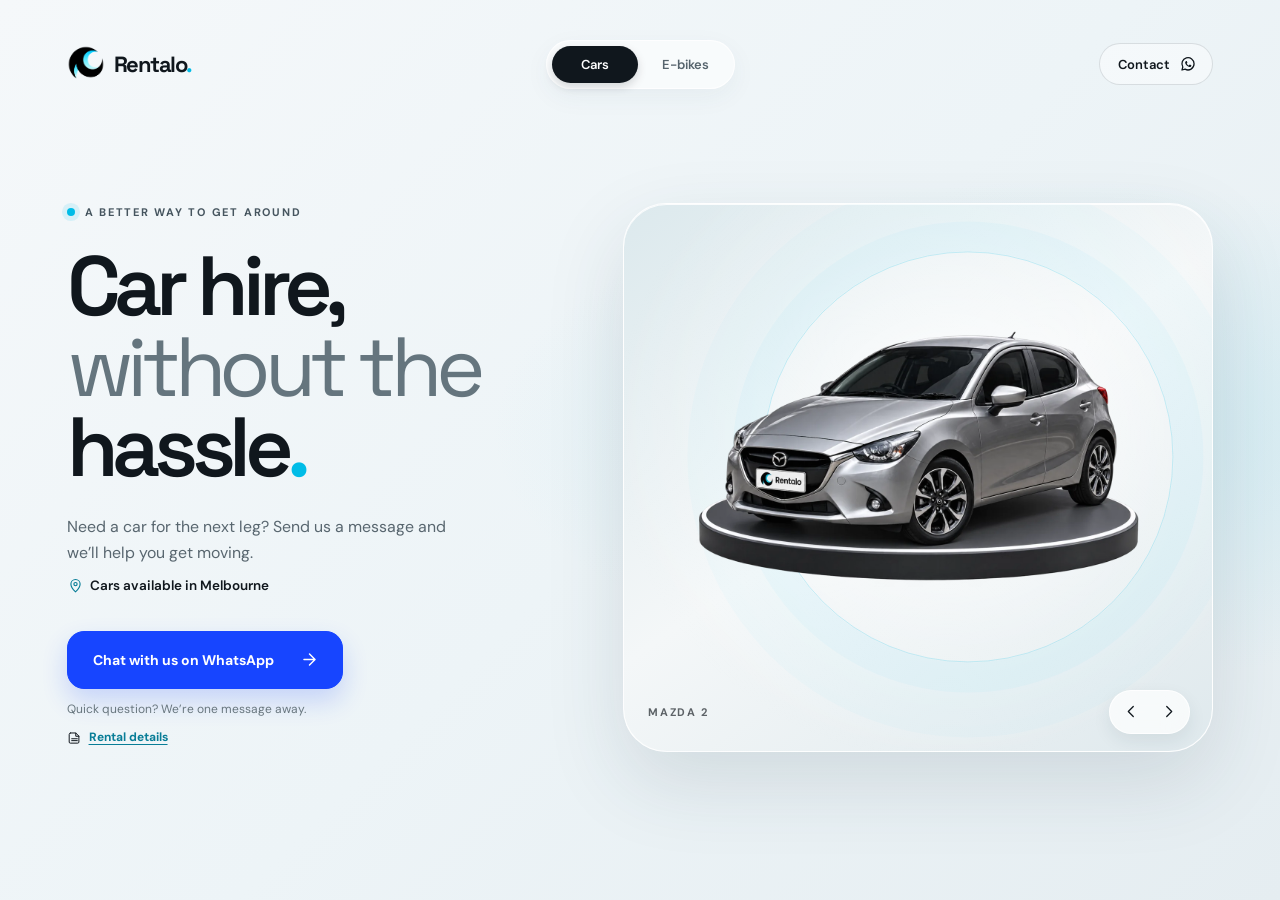
==== index.html @ 45a4a7ac "Publish Rentalo website Cars (Melbourne) and e-bikes (Melbourne & Adelaide) pages, WebP photos, What" ====
<!doctype html>
<html lang="en">
  <head>
    <meta charset="UTF-8" />
    <meta name="viewport" content="width=device-width, initial-scale=1" />
    <meta name="theme-color" content="#edf4f7" />
    <meta name="description" content="Monthly car hire in Melbourne with insurance, registration and servicing included. Message Rentalo on WhatsApp for price and availability." />
    <title>Car Hire in Melbourne — Rentalo</title>
    <meta property="og:type" content="website" />
    <meta property="og:site_name" content="Rentalo" />
    <meta property="og:locale" content="en_AU" />
    <meta property="og:title" content="Car Hire in Melbourne — Rentalo" />
    <meta property="og:description" content="Monthly car hire in Melbourne with insurance, registration and servicing included. Message Rentalo on WhatsApp for price and availability." />
    <meta property="og:url" content="https://neozs.github.io/rentalo-website/" />
    <meta property="og:image" content="https://neozs.github.io/rentalo-website/og-image.jpg" />
    <meta property="og:image:width" content="1200" />
    <meta property="og:image:height" content="630" />
    <meta property="og:image:alt" content="Rentalo car and e-bike hire in Melbourne and Adelaide" />
    <meta name="twitter:card" content="summary_large_image" />
    <link rel="canonical" href="https://neozs.github.io/rentalo-website/" />
    <link rel="icon" href="RentalogoCircleWhiteBG.ico" type="image/x-icon" />
    <link rel="preconnect" href="https://fonts.googleapis.com" />
    <link rel="preconnect" href="https://fonts.gstatic.com" crossorigin />
    <link rel="stylesheet" href="https://fonts.googleapis.com/css2?family=DM+Sans:wght@400;500;600;700&family=Space+Grotesk:wght@400;500;600;700&display=swap" />
    <link rel="stylesheet" href="styles.css?v=10" />
    <script type="application/ld+json">
    {"@context":"https://schema.org","@type":"AutoRental","name":"Rentalo","description":"Monthly car hire in Melbourne and e-bike hire in Melbourne and Adelaide.","telephone":"+61426760173","url":"https://neozs.github.io/rentalo-website/","logo":"https://neozs.github.io/rentalo-website/Logo.png","areaServed":[{"@type":"City","name":"Melbourne"},{"@type":"City","name":"Adelaide"}]}
    </script>
  </head>
  <body data-page="cars">
    <div class="page-shell">
      <header class="site-header">
        <a class="brand" href="index.html" aria-label="Rentalo home">
          <span class="brand-mark"><img src="Logo.png" alt="" /></span>
          <span class="brand-name">Rentalo<span class="brand-period">.</span></span>
        </a>

        <nav class="main-nav" aria-label="Main navigation">
          <a class="nav-link is-current" href="index.html" aria-current="page">Cars</a>
          <a class="nav-link" href="ebikes.html">E-bikes</a>
        </nav>

        <details class="contact-menu">
          <summary class="contact-menu-trigger" aria-label="Choose a Rentalo WhatsApp contact">
            <span>Contact</span>
            <svg aria-hidden="true" viewBox="0 0 24 24" fill="none">
            <path d="M20.1 11.8a8.1 8.1 0 0 1-12 7.1L4 20l1.1-4a8.1 8.1 0 1 1 15-4.2Z" stroke="currentColor" stroke-width="1.7" stroke-linecap="round" stroke-linejoin="round" />
            <path d="M9 8.4c.2-.4.4-.4.7-.4h.4c.2 0 .3.1.4.4l.6 1.5c.1.2.1.4-.1.6l-.5.6c-.2.2-.2.4 0 .7.5.9 1.2 1.6 2.1 2.1.3.2.5.2.7-.1l.7-.8c.2-.2.4-.3.7-.2l1.5.7c.3.1.4.3.4.5 0 .4-.2 1.2-.8 1.6-.5.4-1.1.6-1.9.4-1-.2-2.3-.8-3.6-2-1.1-1-1.9-2.3-2.1-3.2-.2-.8 0-1.4.4-1.9.3-.4.7-.6.9-.6Z" fill="currentColor" />
            </svg>
          </summary>
          <div class="contact-menu-panel">
            <p class="contact-menu-title">Talk to our team</p>
            <a href="https://wa.me/61426760173?text=Hi%20Juan%2C%20I%E2%80%99m%20interested%20in%20renting%20from%20Rentalo.%20Could%20you%20help%20me%20with%20availability%20and%20pricing%3F" target="_blank" rel="noopener noreferrer">Juan Osorio <span>WhatsApp</span></a>
            <a href="https://wa.me/61426869382?text=Hi%20Natalia%2C%20I%E2%80%99m%20interested%20in%20renting%20from%20Rentalo.%20Could%20you%20help%20me%20with%20availability%20and%20pricing%3F" target="_blank" rel="noopener noreferrer">Natalia Osorio <span>WhatsApp</span></a>
          </div>
        </details>
      </header>

      <main class="hero" id="top">
        <p class="eyebrow hero-eyebrow"><span class="eyebrow-dot"></span> A better way to get around</p>
        <h1 class="hero-title">Car hire,<br /><span class="title-accent">without the</span> hassle<span class="title-period">.</span></h1>
        <p class="hero-copy">Need a car for the next leg? Send us a message and we’ll help you get moving.<span class="hero-location"><svg aria-hidden="true" viewBox="0 0 24 24" fill="none"><path d="M12 21s-6.5-5.6-6.5-11a6.5 6.5 0 0 1 13 0c0 5.4-6.5 11-6.5 11Z" stroke="currentColor" stroke-width="1.6" stroke-linejoin="round"/><circle cx="12" cy="10" r="2.3" stroke="currentColor" stroke-width="1.6"/></svg>Cars available in Melbourne</span></p>

        <div class="hero-actions" id="contact">
          <a class="primary-cta whatsapp-link" data-primary-inquiry href="#contact">
            <span>Chat with us on WhatsApp</span>
            <svg aria-hidden="true" viewBox="0 0 24 24" fill="none">
              <path d="M5 12h13M12 5l7 7-7 7" stroke="currentColor" stroke-width="1.8" stroke-linecap="round" stroke-linejoin="round" />
            </svg>
          </a>
          <span class="action-note">Quick question? We’re one message away.</span>
          <details class="rental-details">
            <summary><svg aria-hidden="true" viewBox="0 0 24 24" fill="none"><path d="M5 4.75h9l5 5v9.5A1.75 1.75 0 0 1 17.25 21h-12A1.75 1.75 0 0 1 3.5 19.25v-12A2.5 2.5 0 0 1 6 4.75Z" stroke="currentColor" stroke-width="1.6" stroke-linejoin="round"/><path d="M14 5v5h5M7.5 14h9M7.5 17h9" stroke="currentColor" stroke-width="1.6" stroke-linecap="round"/></svg>Rental details</summary>
            <div class="rental-details-panel">
              <div class="rental-panel-meta">
                <div class="rental-meta-item"><svg aria-hidden="true" viewBox="0 0 24 24" fill="none"><rect x="3.5" y="5" width="17" height="16" rx="2" stroke="currentColor" stroke-width="1.6"/><path d="M8 3v4M16 3v4M4 10h16M8 14h3M8 17h6" stroke="currentColor" stroke-width="1.6" stroke-linecap="round"/></svg><span><small>Minimum rental</small><strong>1 Month</strong></span></div>
                <div class="rental-meta-item"><svg aria-hidden="true" viewBox="0 0 24 24" fill="none"><path d="M12 3 20 6v5c0 5.2-3.3 8.4-8 10-4.7-1.6-8-4.8-8-10V6l8-3Z" stroke="currentColor" stroke-width="1.6" stroke-linejoin="round"/><path d="m8.5 12 2.2 2.2 4.8-4.8" stroke="currentColor" stroke-width="1.6" stroke-linecap="round" stroke-linejoin="round"/></svg><span><small>Security deposit</small><strong>Refundable</strong></span></div>
              </div>
              <section class="rental-panel-section"><h2>Included with our cars</h2><ul class="rental-detail-list">
                <li><svg aria-hidden="true" viewBox="0 0 24 24" fill="none"><path d="M14.7 6.3a5 5 0 0 0-6.5 6.5L3.5 17.5a2.1 2.1 0 0 0 3 3l4.7-4.7a5 5 0 0 0 6.5-6.5L14.4 12l-2.5-2.5 2.8-3.2Z" stroke="currentColor" stroke-width="1.6" stroke-linecap="round" stroke-linejoin="round"/></svg>Maintenance and servicing</li>
                <li><svg aria-hidden="true" viewBox="0 0 24 24" fill="none"><circle cx="12" cy="12" r="8.5" stroke="currentColor" stroke-width="1.6"/><circle cx="12" cy="12" r="2.2" stroke="currentColor" stroke-width="1.6"/><path d="m6 6 3 4m9 8-3-4m3-8-3 4m-9 8 3-4" stroke="currentColor" stroke-width="1.6" stroke-linecap="round"/></svg>Tyre care and maintenance</li>
                <li><svg aria-hidden="true" viewBox="0 0 24 24" fill="none"><path d="M5 3.5h14v17H5zM8 8h8M8 12h8M8 16h5" stroke="currentColor" stroke-width="1.6" stroke-linecap="round" stroke-linejoin="round"/></svg>Registration</li>
                <li><svg aria-hidden="true" viewBox="0 0 24 24" fill="none"><path d="M12 3 20 6v5c0 5.2-3.3 8.4-8 10-4.7-1.6-8-4.8-8-10V6l8-3Z" stroke="currentColor" stroke-width="1.6" stroke-linejoin="round"/><path d="m8.5 12 2.2 2.2 4.8-4.8" stroke="currentColor" stroke-width="1.6" stroke-linecap="round" stroke-linejoin="round"/></svg>Comprehensive insurance</li>
                <li><svg aria-hidden="true" viewBox="0 0 24 24" fill="none"><path d="M12 21s-6.5-5.6-6.5-11a6.5 6.5 0 0 1 13 0c0 5.4-6.5 11-6.5 11Z" stroke="currentColor" stroke-width="1.6" stroke-linejoin="round"/><circle cx="12" cy="10" r="2.3" stroke="currentColor" stroke-width="1.6"/></svg>GPS system installed</li>
              </ul></section>
              <section class="rental-panel-section"><h2>To apply</h2><ul class="rental-detail-list">
                <li><svg aria-hidden="true" viewBox="0 0 24 24" fill="none"><rect x="3" y="5" width="18" height="14" rx="2" stroke="currentColor" stroke-width="1.6"/><path d="M7 10h6M7 14h10" stroke="currentColor" stroke-width="1.6" stroke-linecap="round"/></svg>Valid Australian or international licence</li>
                <li><svg aria-hidden="true" viewBox="0 0 24 24" fill="none"><rect x="3" y="5" width="18" height="14" rx="2" stroke="currentColor" stroke-width="1.6"/><circle cx="9" cy="11" r="2" stroke="currentColor" stroke-width="1.6"/><path d="M6 16c.7-1.5 1.7-2 3-2s2.3.5 3 2m3-6h3m-3 3h3" stroke="currentColor" stroke-width="1.6" stroke-linecap="round"/></svg>Passport or valid photo ID</li>
                <li><svg aria-hidden="true" viewBox="0 0 24 24" fill="none"><path d="M6 3.5h9l4 4v13H6a2 2 0 0 1-2-2v-13a2 2 0 0 1 2-2Z" stroke="currentColor" stroke-width="1.6" stroke-linejoin="round"/><path d="M14 4v4h4M8 13h8M8 16h8" stroke="currentColor" stroke-width="1.6" stroke-linecap="round"/></svg>Recent background check</li>
                <li><svg aria-hidden="true" viewBox="0 0 24 24" fill="none"><rect x="3" y="6" width="18" height="13" rx="2" stroke="currentColor" stroke-width="1.6"/><path d="M3 10h18M16 14.5h2" stroke="currentColor" stroke-width="1.6" stroke-linecap="round"/></svg>Proof of income and current address</li>
                <li><svg aria-hidden="true" viewBox="0 0 24 24" fill="none"><rect x="3" y="5" width="18" height="14" rx="2" stroke="currentColor" stroke-width="1.6"/><path d="m4 7 8 6 8-6" stroke="currentColor" stroke-width="1.6" stroke-linejoin="round"/></svg>Contact phone and email</li>
              </ul></section>
              <p class="rental-quote-note">For daily use, commuting, work, and longer-term transport. Message us for the current rate, pickup location, availability, or an inspection/test drive.</p>
            </div>
          </details>
        </div>

        <figure class="vehicle-stage car-stage" aria-label="Rentalo cars" aria-roledescription="carousel">
          <div class="stage-orbit" aria-hidden="true"></div>
          <div class="carousel-viewport" data-carousel-viewport>
            <div class="carousel-track" data-carousel-track>
              <div class="vehicle-slide" role="group" aria-roledescription="slide" aria-label="1 of 3: Mazda 2" data-label="Mazda 2" data-inquiry-name="Silver 2016 Mazda 2">
                <img class="vehicle-image" src="Mazda2NOBG.webp" alt="Silver Mazda 2 available for hire through Rentalo" fetchpriority="high" draggable="false" />
              </div>
              <div class="vehicle-slide" role="group" aria-roledescription="slide" aria-label="2 of 3: White Hyundai" data-label="Hyundai Accent" data-inquiry-name="White 2016 Hyundai">
                <img class="vehicle-image" src="HyundaiWhiteNOBG.webp" alt="White Hyundai available for hire through Rentalo" loading="eager" draggable="false" />
              </div>
              <div class="vehicle-slide" role="group" aria-roledescription="slide" aria-label="3 of 3: Black Hyundai" data-label="Hyundai Accent" data-inquiry-name="Black 2016 Hyundai">
                <img class="vehicle-image" src="HyundaiBlackNOBG.webp" alt="Black Hyundai available for hire through Rentalo" loading="eager" draggable="false" />
              </div>
            </div>
          </div>
          <div class="carousel-footer">
            <span class="vehicle-label" data-carousel-label aria-live="polite">Mazda 2</span>
            <div class="carousel-controls" aria-label="Car image controls">
              <button class="carousel-button" type="button" data-carousel-prev aria-label="Previous car">
                <svg aria-hidden="true" viewBox="0 0 24 24" fill="none"><path d="m14.5 5-7 7 7 7" stroke="currentColor" stroke-width="1.8" stroke-linecap="round" stroke-linejoin="round" /></svg>
              </button>
              <button class="carousel-button" type="button" data-carousel-next aria-label="Next car">
                <svg aria-hidden="true" viewBox="0 0 24 24" fill="none"><path d="m9.5 5 7 7-7 7" stroke="currentColor" stroke-width="1.8" stroke-linecap="round" stroke-linejoin="round" /></svg>
              </button>
            </div>
          </div>
        </figure>
      </main>
    </div>
    <script src="app.js?v=4" defer></script>
  </body>
</html>
---- styles.css ----
:root {
  color-scheme: light;
  --ink: #10171d;
  --muted: #58666f;
  --line: rgba(16, 34, 47, 0.13);
  --paper: #edf4f7;
  --cyan: #00bce7;
  --blue: #1745ff;
  --display: 'Space Grotesk', 'Arial', sans-serif;
  --body: 'DM Sans', 'Segoe UI', sans-serif;
}

* { box-sizing: border-box; }

html { min-width: 320px; background: var(--paper); }

body {
  min-width: 320px;
  min-height: 100svh;
  margin: 0;
  overflow-x: hidden;
  background:
    radial-gradient(ellipse at 83% 48%, rgba(133, 215, 234, 0.26), transparent 38%),
    linear-gradient(135deg, #f5f8fa 0%, var(--paper) 52%, #e5edf1 100%);
  color: var(--ink);
  font-family: var(--body);
  -webkit-font-smoothing: antialiased;
}

a { color: inherit; text-decoration: none; }

.page-shell {
  position: relative;
  display: flex;
  width: min(100%, 1720px);
  min-height: 100svh;
  flex-direction: column;
  margin: 0 auto;
  padding: clamp(18px, 2.9vw, 42px) clamp(22px, 5.2vw, 84px) clamp(18px, 2.4vw, 34px);
  isolation: isolate;
}

.site-header {
  display: grid;
  grid-template-columns: 1fr auto 1fr;
  align-items: center;
  min-height: 54px;
  z-index: 2;
  animation: settle-in 650ms cubic-bezier(.2,.75,.25,1) both;
}

.brand { display: inline-flex; width: fit-content; align-items: center; gap: 9px; }
.brand-mark { display: grid; width: 38px; height: 38px; place-items: center; }
.brand-mark img { display: block; width: 100%; height: 100%; object-fit: contain; mix-blend-mode: multiply; }
.brand-name { font-family: var(--display); font-size: 22px; font-weight: 700; letter-spacing: -1.5px; }
.brand-period { color: var(--cyan); }

.main-nav {
  display: flex;
  align-items: center;
  gap: 5px;
  padding: 5px;
  border: 1px solid rgba(255,255,255,.78);
  border-radius: 999px;
  background: rgba(255,255,255,.56);
  box-shadow: 0 8px 26px rgba(44, 73, 89, .05);
  backdrop-filter: blur(16px);
}

.nav-link { min-width: 86px; padding: 10px 17px; border-radius: 999px; color: #56646d; font-size: 13px; font-weight: 600; text-align: center; transition: color 180ms ease, background 180ms ease, transform 180ms ease; }
.nav-link:hover { color: var(--ink); transform: translateY(-1px); }
.nav-link.is-current { background: var(--ink); color: white; box-shadow: 0 4px 10px rgba(16, 23, 29, .16); }

.contact-menu { position: relative; justify-self: end; z-index: 4; }
.contact-menu-trigger {
  display: inline-flex;
  width: fit-content;
  align-items: center;
  gap: 9px;
  padding: 11px 15px 11px 18px;
  border: 1px solid rgba(16, 34, 47, .13);
  border-radius: 999px;
  background: rgba(255,255,255,.45);
  font-size: 13px;
  font-weight: 600;
  cursor: pointer;
  list-style: none;
  transition: color 180ms ease, background 180ms ease, border-color 180ms ease;
}
.contact-menu-trigger::-webkit-details-marker { display: none; }
.contact-menu-trigger:hover, .contact-menu[open] .contact-menu-trigger { border-color: var(--ink); background: var(--ink); color: white; }
.contact-menu-trigger svg { width: 18px; height: 18px; }
.contact-menu-panel { position: absolute; top: calc(100% + 12px); right: 0; z-index: 10; width: 248px; padding: 14px; border: 1px solid rgba(255,255,255,.92); border-radius: 18px; background: rgba(248,251,252,.97); box-shadow: 0 18px 48px rgba(36,61,74,.18); backdrop-filter: blur(18px); }
.contact-menu-title { margin: 2px 4px 9px; color: var(--muted); font-size: 11px; font-weight: 700; letter-spacing: .08em; text-transform: uppercase; }
.contact-menu-panel a { display: flex; align-items: center; justify-content: space-between; gap: 10px; padding: 11px 9px; border-radius: 10px; font-size: 13px; font-weight: 600; }
.contact-menu-panel a:hover { background: rgba(0,188,231,.1); }
.contact-menu-panel a span { color: #087d97; font-size: 11px; font-weight: 700; }

.hero {
  position: relative;
  display: grid;
  flex: 1;
  grid-template-columns: minmax(0, .91fr) minmax(0, 1.09fr);
  grid-template-rows: min-content min-content min-content min-content;
  grid-template-areas:
    'eyebrow visual'
    'title visual'
    'copy visual'
    'cta visual';
  align-content: center;
  align-items: center;
  column-gap: clamp(26px, 5vw, 78px);
  row-gap: 0;
  padding: clamp(25px, 4.4vh, 54px) 0 clamp(24px, 5vh, 58px);
}

.hero-eyebrow { grid-area: eyebrow; }
.eyebrow { display: inline-flex; align-items: center; gap: 10px; margin: 0 0 23px; color: #46555f; font-size: 11px; font-weight: 700; letter-spacing: .16em; text-transform: uppercase; }
.eyebrow-dot { width: 8px; height: 8px; border-radius: 50%; background: var(--cyan); box-shadow: 0 0 0 5px rgba(0,188,231,.12); }

.hero-title {
  grid-area: title;
  max-width: 670px;
  margin: 0;
  font-family: var(--display);
  font-size: clamp(54px, 6.55vw, 100px);
  font-weight: 600;
  letter-spacing: -.075em;
  line-height: .96;
  animation: settle-in 760ms 80ms cubic-bezier(.2,.75,.25,1) both;
}
.title-accent { color: #65757e; font-weight: 400; }
.title-period { color: var(--cyan); }

.hero-location { display: flex; align-items: center; gap: 6px; margin-top: 10px; color: var(--ink); font-size: .85em; font-weight: 600; }
.hero-location svg { width: 17px; height: 17px; flex: 0 0 auto; color: #087d97; }
.hero-copy { grid-area: copy; max-width: 390px; margin: 22px 0 0; color: var(--muted); font-size: clamp(15px, 1.24vw, 18px); line-height: 1.6; animation: settle-in 760ms 140ms cubic-bezier(.2,.75,.25,1) both; }
.hero-actions { grid-area: cta; display: flex; width: fit-content; flex-direction: column; align-items: flex-start; gap: 12px; margin-top: 30px; }
.rental-details { position: relative; }
.rental-details summary { display: inline-flex; align-items: center; gap: 7px; color: #087d97; font-size: 12px; font-weight: 700; text-decoration: underline; text-underline-offset: 3px; cursor: pointer; list-style: none; }
.rental-details summary::-webkit-details-marker { display: none; }
.rental-details summary svg { width: 15px; height: 15px; color: var(--ink); }
.rental-details[open] summary { color: var(--ink); }
.rental-details-panel { position: absolute; bottom: calc(100% + 12px); left: 0; z-index: 5; width: min(380px, calc(100vw - 36px)); max-height: min(72svh, 460px); overflow-y: auto; overscroll-behavior: contain; padding: 17px; border: 1px solid rgba(255,255,255,.94); border-radius: 18px; background: rgba(250,252,253,.98); box-shadow: 0 18px 46px rgba(36,61,74,.18); color: var(--ink); font-size: 13px; line-height: 1.4; scrollbar-color: rgba(16,23,29,.25) transparent; scrollbar-width: thin; }
.rental-panel-meta { display: grid; grid-template-columns: repeat(2, minmax(0, 1fr)); gap: 8px; margin-bottom: 15px; }
.rental-meta-item { display: flex; min-width: 0; align-items: center; gap: 8px; padding: 9px; border: 1px solid rgba(16,34,47,.09); border-radius: 12px; background: rgba(255,255,255,.72); }
.rental-meta-item > svg { width: 19px; height: 19px; flex: 0 0 auto; }
.rental-meta-item span { display: grid; gap: 1px; }
.rental-meta-item small { color: var(--muted); font-size: 11px; }
.rental-meta-item strong { font-size: 13px; }
.rental-panel-section + .rental-panel-section { margin-top: 14px; }
.rental-panel-section h2 { margin: 0 0 7px; color: var(--muted); font-size: 11px; font-weight: 700; letter-spacing: .1em; text-transform: uppercase; }
.rental-detail-list { display: grid; gap: 6px; margin: 0; padding: 0; list-style: none; }
.rental-detail-list li { display: flex; align-items: flex-start; gap: 8px; }
.rental-detail-list li > svg { width: 16px; height: 16px; flex: 0 0 16px; color: var(--ink); }
.rental-quote-note { margin: 14px 0 0; padding-top: 11px; border-top: 1px solid rgba(16,34,47,.1); color: var(--muted); font-size: 12px; }

.primary-cta {
  display: inline-flex;
  min-height: 58px;
  align-items: center;
  justify-content: center;
  gap: 26px;
  padding: 0 23px 0 25px;
  border: 1px solid var(--blue);
  border-radius: 17px;
  background: var(--blue);
  box-shadow: 0 12px 26px rgba(23, 69, 255, .19);
  color: #fff;
  font-size: 14px;
  font-weight: 700;
  transition: transform 220ms cubic-bezier(.2,.8,.25,1), box-shadow 220ms ease, background 220ms ease;
}
.primary-cta:hover { transform: translateY(-3px); background: #0e35df; box-shadow: 0 18px 32px rgba(23,69,255,.27); }
.primary-cta:active { transform: translateY(0) scale(.985); }
.primary-cta svg { width: 19px; height: 19px; transition: transform 220ms ease; }
.primary-cta:hover svg { transform: translateX(3px); }
.action-note { color: #68767e; font-size: 12px; }

.vehicle-stage {
  position: relative;
  grid-area: visual;
  display: grid;
  min-width: 0;
  height: clamp(300px, 61svh, 650px);
  min-height: 0;
  max-height: 650px;
  margin: 0;
  overflow: hidden;
  place-items: center;
  border: 1px solid rgba(255,255,255,.92);
  border-radius: clamp(26px, 3.4vw, 48px);
  background:
    radial-gradient(ellipse at 55% 42%, rgba(255,255,255,.88) 0%, rgba(255,255,255,.2) 48%, transparent 73%),
    linear-gradient(145deg, #dce9ed 0%, #f4f7f8 48%, #dfe9ed 100%);
  box-shadow: 0 30px 80px rgba(36, 61, 74, .13), inset 0 1px 0 rgba(255,255,255,.88);
  animation: settle-in 900ms 100ms cubic-bezier(.2,.75,.25,1) both;
  isolation: isolate;
}

.stage-orbit { position: absolute; z-index: 0; width: 70%; aspect-ratio: 1; border: 1px solid rgba(0,188,231,.2); border-radius: 50%; box-shadow: 0 0 0 30px rgba(0,188,231,.035), 0 0 0 75px rgba(0,188,231,.025); transform: translate(12%, -5%); pointer-events: none; }
.carousel-viewport { position: absolute; z-index: 1; inset: 4% 8% 18%; overflow: hidden; touch-action: pan-y; cursor: grab; }
.carousel-viewport:active { cursor: grabbing; }
.carousel-track { display: flex; width: 100%; height: 100%; transform: translateX(0); }
.carousel-track.is-animated { transition: transform 560ms cubic-bezier(.22,.72,.18,1); }
.vehicle-slide { display: grid; flex: 0 0 100%; width: 100%; height: 100%; min-width: 0; place-items: center; }
.vehicle-slide[data-label^="Hyundai"] { --image-scale: 1; --image-y: 0%; }
.ebike-stage .vehicle-image { --image-scale: .97; }
.vehicle-image { display: block; width: 90%; height: 90%; max-width: 100%; max-height: 100%; object-fit: contain; transform: translateY(var(--image-y, 0%)) scale(var(--image-scale, 1)); user-select: none; transition: transform 700ms cubic-bezier(.2,.7,.2,1); }
.vehicle-stage:hover .vehicle-image { transform: translateY(var(--image-y, 0%)) scale(calc(var(--image-scale, 1) * 1.025)); }
.carousel-footer { position: absolute; z-index: 2; right: 22px; bottom: 17px; left: 24px; display: flex; align-items: center; justify-content: space-between; gap: 12px; }
.vehicle-label { overflow: hidden; color: rgba(16,23,29,.66); font-size: 11px; font-weight: 700; letter-spacing: .15em; text-overflow: ellipsis; text-transform: uppercase; white-space: nowrap; }
.carousel-controls { display: inline-flex; flex: 0 0 auto; align-items: center; gap: 3px; padding: 4px; border: 1px solid rgba(255,255,255,.84); border-radius: 999px; background: rgba(255,255,255,.72); box-shadow: 0 7px 18px rgba(26,53,66,.08); backdrop-filter: blur(12px); }
.carousel-button { display: grid; width: 34px; height: 34px; padding: 0; place-items: center; border: 0; border-radius: 50%; background: transparent; color: var(--ink); cursor: pointer; transition: color 180ms ease, background 180ms ease, transform 180ms ease; }
.carousel-button:hover { background: var(--ink); color: white; transform: scale(1.05); }
.carousel-button svg { width: 17px; height: 17px; }

:focus-visible { outline: 3px solid #078caa; outline-offset: 4px; }

@keyframes settle-in {
  from { opacity: 0; transform: translateY(14px); }
  to { opacity: 1; transform: translateY(0); }
}

@media (min-width: 1440px) {
  .hero { column-gap: clamp(72px, 6vw, 112px); }
}

@media (max-width: 880px) {
  .page-shell { padding-inline: clamp(18px, 4vw, 34px); }
  .hero { column-gap: 28px; }
  .hero-title { font-size: clamp(52px, 7.2vw, 68px); }
  .vehicle-stage { min-height: 0; }
}

@media (max-width: 650px) {
  .page-shell { min-height: 100svh; padding: max(14px, env(safe-area-inset-top)) 18px max(16px, env(safe-area-inset-bottom)); }
  .site-header { grid-template-columns: 1fr auto 1fr; min-height: 46px; }
  .brand { gap: 7px; }
  .brand-mark { width: 32px; height: 32px; border-radius: 10px; }
  .brand-name { font-size: 19px; }
  .main-nav { gap: 1px; padding: 3px; }
  .nav-link { min-width: 58px; padding: 8px 10px; font-size: 11px; }
  .contact-menu-trigger { gap: 0; padding: 9px; border-radius: 50%; }
  .contact-menu-trigger span { position: absolute; width: 1px; height: 1px; overflow: hidden; clip: rect(0,0,0,0); white-space: nowrap; }
  .contact-menu-trigger svg { width: 17px; height: 17px; }
  .contact-menu-panel { width: min(248px, calc(100vw - 36px)); }
  .hero {
    flex: 1;
    grid-template-columns: minmax(0, 1fr);
    grid-template-rows: min-content min-content auto min-content min-content;
    grid-template-areas: 'eyebrow' 'title' 'visual' 'copy' 'cta';
    align-content: center;
    row-gap: 0;
    padding: clamp(14px, 2.8svh, 24px) 0 0;
  }
  .eyebrow { gap: 9px; margin-bottom: 11px; font-size: 10px; letter-spacing: .15em; }
  .eyebrow-dot { width: 7px; height: 7px; }
  .hero-title { max-width: 100%; font-size: clamp(42px, 11.8vw, 66px); line-height: .94; }
  .hero-copy { max-width: 440px; margin-top: 12px; font-size: 14px; line-height: 1.45; }
  .hero-actions { width: 100%; gap: 8px; margin-top: 15px; }
  .primary-cta { width: 100%; min-height: 54px; justify-content: space-between; padding-inline: 19px; border-radius: 15px; font-size: 13px; }
  .action-note { font-size: 11px; }
  .vehicle-stage { display: grid; grid-template-rows: minmax(0, 1fr) auto; justify-items: stretch; align-items: stretch; width: 100%; height: clamp(202px, 34svh, 260px); min-height: 0; max-height: none; margin: 14px 0 0; border-radius: 24px; }
  .stage-orbit { transform: translateY(-5%); }
  .carousel-viewport { position: relative; inset: auto; grid-row: 1; width: auto; height: auto; min-height: 0; margin: 8px 10px 0; }
  .carousel-track, .vehicle-slide { height: 100%; min-height: 0; }
  .vehicle-slide[data-label^="Hyundai"] { --image-y: 0%; }
  .vehicle-image { width: 92%; height: 92%; object-position: center; }
  .carousel-footer { position: relative; grid-row: 2; right: auto; bottom: auto; left: auto; width: 100%; min-height: 44px; padding: 4px 12px 8px; gap: 6px; }
  .vehicle-label { max-width: 50%; font-size: 10px; letter-spacing: .1em; }
  .carousel-controls { gap: 2px; padding: 3px; }
  .carousel-button { width: 32px; height: 32px; }
}

@media (max-height: 720px) and (min-width: 651px) {
  .page-shell { padding-top: 16px; padding-bottom: 16px; }
  .site-header { min-height: 42px; }
  .hero { padding-block: 14px; }
  .eyebrow { margin-bottom: 14px; }
  .hero-title { font-size: clamp(48px, 5.5vw, 72px); }
  .hero-copy { margin-top: 13px; font-size: 15px; }
  .hero-actions { margin-top: 18px; }
  .vehicle-stage { min-height: 0; }
}

@media (max-height: 740px) and (max-width: 650px) {
  .page-shell { padding-top: max(10px, env(safe-area-inset-top)); padding-bottom: max(10px, env(safe-area-inset-bottom)); }
  .site-header { min-height: 40px; }
  .hero { padding-top: 9px; grid-template-rows: min-content min-content auto min-content min-content; }
  .eyebrow { margin-bottom: 8px; }
  .hero-title { font-size: clamp(38px, 10.7vw, 54px); }
  .vehicle-stage { height: clamp(202px, 34svh, 230px); margin-top: 10px; }
  .hero-copy { margin-top: 8px; font-size: 13px; }
  .hero-actions { margin-top: 10px; }
  .primary-cta { min-height: 48px; }
  .hero-location { margin-top: 5px; }
  .action-note { display: none; }
}

@media (prefers-reduced-motion: reduce) {
  *, *::before, *::after { scroll-behavior: auto !important; animation-duration: .01ms !important; animation-iteration-count: 1 !important; transition-duration: .01ms !important; }
}
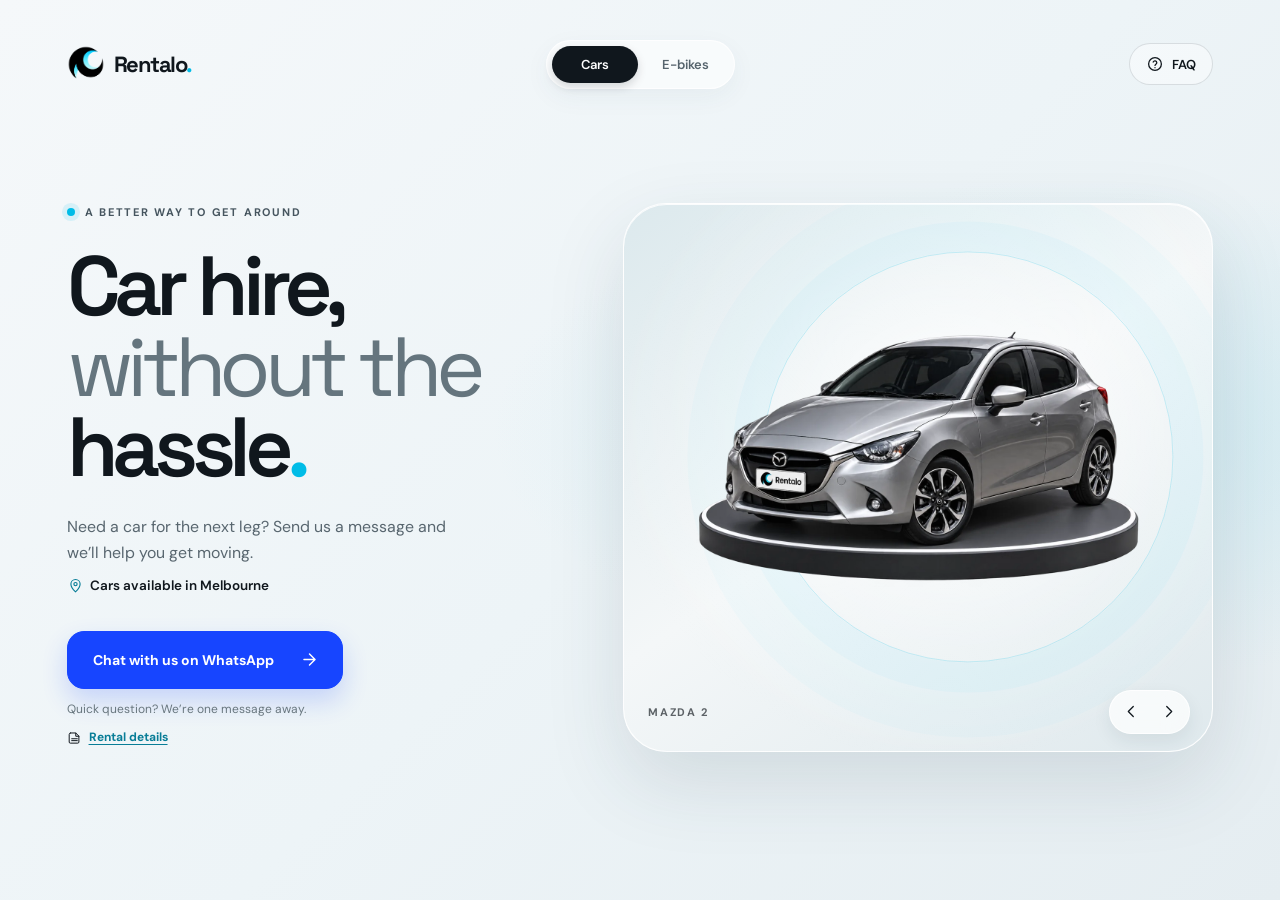
==== commit bf0f65c0: "Add FAQ dialog and organise project into assets folders - Replace the header Contact menu with an FA" ====
--- a/index.html
+++ b/index.html
@@ -12,26 +12,26 @@
     <meta property="og:title" content="Car Hire in Melbourne — Rentalo" />
     <meta property="og:description" content="Monthly car hire in Melbourne with insurance, registration and servicing included. Message Rentalo on WhatsApp for price and availability." />
     <meta property="og:url" content="https://neozs.github.io/rentalo-website/" />
-    <meta property="og:image" content="https://neozs.github.io/rentalo-website/og-image.jpg" />
+    <meta property="og:image" content="https://neozs.github.io/rentalo-website/assets/img/og-image.jpg" />
     <meta property="og:image:width" content="1200" />
     <meta property="og:image:height" content="630" />
     <meta property="og:image:alt" content="Rentalo car and e-bike hire in Melbourne and Adelaide" />
     <meta name="twitter:card" content="summary_large_image" />
     <link rel="canonical" href="https://neozs.github.io/rentalo-website/" />
-    <link rel="icon" href="RentalogoCircleWhiteBG.ico" type="image/x-icon" />
+    <link rel="icon" href="assets/img/brand/favicon.ico" type="image/x-icon" />
     <link rel="preconnect" href="https://fonts.googleapis.com" />
     <link rel="preconnect" href="https://fonts.gstatic.com" crossorigin />
     <link rel="stylesheet" href="https://fonts.googleapis.com/css2?family=DM+Sans:wght@400;500;600;700&family=Space+Grotesk:wght@400;500;600;700&display=swap" />
-    <link rel="stylesheet" href="styles.css?v=10" />
+    <link rel="stylesheet" href="assets/css/styles.css?v=11" />
     <script type="application/ld+json">
-    {"@context":"https://schema.org","@type":"AutoRental","name":"Rentalo","description":"Monthly car hire in Melbourne and e-bike hire in Melbourne and Adelaide.","telephone":"+61426760173","url":"https://neozs.github.io/rentalo-website/","logo":"https://neozs.github.io/rentalo-website/Logo.png","areaServed":[{"@type":"City","name":"Melbourne"},{"@type":"City","name":"Adelaide"}]}
+    {"@context":"https://schema.org","@type":"AutoRental","name":"Rentalo","description":"Monthly car hire in Melbourne and e-bike hire in Melbourne and Adelaide.","telephone":"+61426760173","url":"https://neozs.github.io/rentalo-website/","logo":"https://neozs.github.io/rentalo-website/assets/img/brand/logo.png","areaServed":[{"@type":"City","name":"Melbourne"},{"@type":"City","name":"Adelaide"}]}
     </script>
   </head>
   <body data-page="cars">
     <div class="page-shell">
       <header class="site-header">
         <a class="brand" href="index.html" aria-label="Rentalo home">
-          <span class="brand-mark"><img src="Logo.png" alt="" /></span>
+          <span class="brand-mark"><img src="assets/img/brand/logo.png" alt="" width="38" height="38" /></span>
           <span class="brand-name">Rentalo<span class="brand-period">.</span></span>
         </a>
 
@@ -40,20 +40,10 @@
           <a class="nav-link" href="ebikes.html">E-bikes</a>
         </nav>
 
-        <details class="contact-menu">
-          <summary class="contact-menu-trigger" aria-label="Choose a Rentalo WhatsApp contact">
-            <span>Contact</span>
-            <svg aria-hidden="true" viewBox="0 0 24 24" fill="none">
-            <path d="M20.1 11.8a8.1 8.1 0 0 1-12 7.1L4 20l1.1-4a8.1 8.1 0 1 1 15-4.2Z" stroke="currentColor" stroke-width="1.7" stroke-linecap="round" stroke-linejoin="round" />
-            <path d="M9 8.4c.2-.4.4-.4.7-.4h.4c.2 0 .3.1.4.4l.6 1.5c.1.2.1.4-.1.6l-.5.6c-.2.2-.2.4 0 .7.5.9 1.2 1.6 2.1 2.1.3.2.5.2.7-.1l.7-.8c.2-.2.4-.3.7-.2l1.5.7c.3.1.4.3.4.5 0 .4-.2 1.2-.8 1.6-.5.4-1.1.6-1.9.4-1-.2-2.3-.8-3.6-2-1.1-1-1.9-2.3-2.1-3.2-.2-.8 0-1.4.4-1.9.3-.4.7-.6.9-.6Z" fill="currentColor" />
-            </svg>
-          </summary>
-          <div class="contact-menu-panel">
-            <p class="contact-menu-title">Talk to our team</p>
-            <a href="https://wa.me/61426760173?text=Hi%20Juan%2C%20I%E2%80%99m%20interested%20in%20renting%20from%20Rentalo.%20Could%20you%20help%20me%20with%20availability%20and%20pricing%3F" target="_blank" rel="noopener noreferrer">Juan Osorio <span>WhatsApp</span></a>
-            <a href="https://wa.me/61426869382?text=Hi%20Natalia%2C%20I%E2%80%99m%20interested%20in%20renting%20from%20Rentalo.%20Could%20you%20help%20me%20with%20availability%20and%20pricing%3F" target="_blank" rel="noopener noreferrer">Natalia Osorio <span>WhatsApp</span></a>
-          </div>
-        </details>
+        <button class="header-action" type="button" command="show-modal" commandfor="faq">
+          <svg aria-hidden="true" viewBox="0 0 24 24" fill="none"><circle cx="12" cy="12" r="8.5" stroke="currentColor" stroke-width="1.7"/><path d="M9.6 9.4a2.5 2.5 0 0 1 4.8.9c0 1.7-2.4 2.1-2.4 3.6" stroke="currentColor" stroke-width="1.7" stroke-linecap="round"/><circle cx="12" cy="16.9" r=".9" fill="currentColor"/></svg>
+          <span>FAQ</span>
+        </button>
       </header>
 
       <main class="hero" id="top">
@@ -74,7 +64,7 @@
             <div class="rental-details-panel">
               <div class="rental-panel-meta">
                 <div class="rental-meta-item"><svg aria-hidden="true" viewBox="0 0 24 24" fill="none"><rect x="3.5" y="5" width="17" height="16" rx="2" stroke="currentColor" stroke-width="1.6"/><path d="M8 3v4M16 3v4M4 10h16M8 14h3M8 17h6" stroke="currentColor" stroke-width="1.6" stroke-linecap="round"/></svg><span><small>Minimum rental</small><strong>1 Month</strong></span></div>
-                <div class="rental-meta-item"><svg aria-hidden="true" viewBox="0 0 24 24" fill="none"><path d="M12 3 20 6v5c0 5.2-3.3 8.4-8 10-4.7-1.6-8-4.8-8-10V6l8-3Z" stroke="currentColor" stroke-width="1.6" stroke-linejoin="round"/><path d="m8.5 12 2.2 2.2 4.8-4.8" stroke="currentColor" stroke-width="1.6" stroke-linecap="round" stroke-linejoin="round"/></svg><span><small>Security deposit</small><strong>Refundable</strong></span></div>
+                <div class="rental-meta-item"><svg aria-hidden="true" viewBox="0 0 24 24" fill="none"><path d="M12 3 20 6v5c0 5.2-3.3 8.4-8 10-4.7-1.6-8-4.8-8-10V6l8-3Z" stroke="currentColor" stroke-width="1.6" stroke-linejoin="round"/><path d="m8.5 12 2.2 2.2 4.8-4.8" stroke="currentColor" stroke-width="1.6" stroke-linecap="round" stroke-linejoin="round"/></svg><span><small>Security deposit</small><strong>$500, refundable</strong></span></div>
               </div>
               <section class="rental-panel-section"><h2>Included with our cars</h2><ul class="rental-detail-list">
                 <li><svg aria-hidden="true" viewBox="0 0 24 24" fill="none"><path d="M14.7 6.3a5 5 0 0 0-6.5 6.5L3.5 17.5a2.1 2.1 0 0 0 3 3l4.7-4.7a5 5 0 0 0 6.5-6.5L14.4 12l-2.5-2.5 2.8-3.2Z" stroke="currentColor" stroke-width="1.6" stroke-linecap="round" stroke-linejoin="round"/></svg>Maintenance and servicing</li>
@@ -100,13 +90,13 @@
           <div class="carousel-viewport" data-carousel-viewport>
             <div class="carousel-track" data-carousel-track>
               <div class="vehicle-slide" role="group" aria-roledescription="slide" aria-label="1 of 3: Mazda 2" data-label="Mazda 2" data-inquiry-name="Silver 2016 Mazda 2">
-                <img class="vehicle-image" src="Mazda2NOBG.webp" alt="Silver Mazda 2 available for hire through Rentalo" fetchpriority="high" draggable="false" />
+                <img class="vehicle-image" src="assets/img/cars/mazda-2-silver.webp" alt="Silver Mazda 2 available for hire through Rentalo" width="1200" height="800" fetchpriority="high" draggable="false" />
               </div>
               <div class="vehicle-slide" role="group" aria-roledescription="slide" aria-label="2 of 3: White Hyundai" data-label="Hyundai Accent" data-inquiry-name="White 2016 Hyundai">
-                <img class="vehicle-image" src="HyundaiWhiteNOBG.webp" alt="White Hyundai available for hire through Rentalo" loading="eager" draggable="false" />
+                <img class="vehicle-image" src="assets/img/cars/hyundai-accent-white.webp" alt="White Hyundai available for hire through Rentalo" width="1200" height="800" fetchpriority="low" draggable="false" />
               </div>
               <div class="vehicle-slide" role="group" aria-roledescription="slide" aria-label="3 of 3: Black Hyundai" data-label="Hyundai Accent" data-inquiry-name="Black 2016 Hyundai">
-                <img class="vehicle-image" src="HyundaiBlackNOBG.webp" alt="Black Hyundai available for hire through Rentalo" loading="eager" draggable="false" />
+                <img class="vehicle-image" src="assets/img/cars/hyundai-accent-black.webp" alt="Black Hyundai available for hire through Rentalo" width="1200" height="800" fetchpriority="low" draggable="false" />
               </div>
             </div>
           </div>
@@ -124,6 +114,60 @@
         </figure>
       </main>
     </div>
-    <script src="app.js?v=4" defer></script>
+
+    <dialog class="faq-dialog" id="faq" closedby="any" aria-labelledby="faq-title">
+      <div class="faq-head">
+        <h2 id="faq-title">Car hire questions</h2>
+        <form method="dialog">
+          <button class="faq-close" type="submit" aria-label="Close" autofocus><svg aria-hidden="true" viewBox="0 0 24 24" fill="none"><path d="m6 6 12 12M18 6 6 18" stroke="currentColor" stroke-width="1.8" stroke-linecap="round"/></svg></button>
+        </form>
+      </div>
+      <div class="faq-body">
+        <div class="faq-list">
+        <details>
+          <summary>How much does it cost?</summary>
+          <p>From $180 per week. Message us for the current price of each car.</p>
+        </details>
+        <details>
+          <summary>What is the minimum rental?</summary>
+          <p>1 month.</p>
+        </details>
+        <details>
+          <summary>Is there a bond?</summary>
+          <p>Yes, $500. It’s refunded within 10 business days after you return the car.</p>
+        </details>
+        <details>
+          <summary>What is the insurance excess?</summary>
+          <p>Comprehensive insurance is included. If there’s an accident, the excess is $1,200.</p>
+        </details>
+        <details>
+          <summary>Is there a kilometre limit?</summary>
+          <p>No, kilometres are unlimited.</p>
+        </details>
+        <details>
+          <summary>Where do I pick up the car?</summary>
+          <p>Southbank, Melbourne.</p>
+        </details>
+        <details>
+          <summary>How soon can I start?</summary>
+          <p>As soon as the day after you apply.</p>
+        </details>
+        <details>
+          <summary>Can I use the car for Uber, DiDi or delivery work?</summary>
+          <p>Yes, rideshare and delivery work are allowed.</p>
+        </details>
+        <details>
+          <summary>What if the car breaks down?</summary>
+          <p>Message us on WhatsApp straight away. Servicing and maintenance are included, so we organise and cover repairs from normal wear and tear and get you back on the road as quickly as possible.</p>
+        </details>
+        </div>
+        <div class="faq-contact">
+          <p class="faq-contact-title">Still have a question? Talk to our team</p>
+          <a href="https://wa.me/61426760173?text=Hi%20Juan%2C%20I%E2%80%99m%20interested%20in%20renting%20from%20Rentalo.%20Could%20you%20help%20me%20with%20availability%20and%20pricing%3F" target="_blank" rel="noopener noreferrer">Juan Osorio <span>WhatsApp</span></a>
+          <a href="https://wa.me/61426869382?text=Hi%20Natalia%2C%20I%E2%80%99m%20interested%20in%20renting%20from%20Rentalo.%20Could%20you%20help%20me%20with%20availability%20and%20pricing%3F" target="_blank" rel="noopener noreferrer">Natalia Osorio <span>WhatsApp</span></a>
+        </div>
+      </div>
+    </dialog>
+    <script src="assets/js/app.js?v=5" defer></script>
   </body>
 </html>
--- a/assets/css/styles.css
+++ b/assets/css/styles.css
@@ -0,0 +1,358 @@
+:root {
+  color-scheme: light;
+  --ink: #10171d;
+  --muted: #58666f;
+  --line: rgba(16, 34, 47, 0.13);
+  --paper: #edf4f7;
+  --cyan: #00bce7;
+  --blue: #1745ff;
+  --display: 'Space Grotesk', 'Arial', sans-serif;
+  --body: 'DM Sans', 'Segoe UI', sans-serif;
+}
+
+* { box-sizing: border-box; }
+
+html { min-width: 320px; background: var(--paper); }
+
+body {
+  min-width: 320px;
+  min-height: 100svh;
+  margin: 0;
+  overflow-x: hidden;
+  background:
+    radial-gradient(ellipse at 83% 48%, rgba(133, 215, 234, 0.26), transparent 38%),
+    linear-gradient(135deg, #f5f8fa 0%, var(--paper) 52%, #e5edf1 100%);
+  color: var(--ink);
+  font-family: var(--body);
+  -webkit-font-smoothing: antialiased;
+}
+
+a { color: inherit; text-decoration: none; }
+
+.page-shell {
+  position: relative;
+  display: flex;
+  width: min(100%, 1720px);
+  min-height: 100svh;
+  flex-direction: column;
+  margin: 0 auto;
+  padding: clamp(18px, 2.9vw, 42px) clamp(22px, 5.2vw, 84px) clamp(18px, 2.4vw, 34px);
+  isolation: isolate;
+}
+
+.site-header {
+  display: grid;
+  grid-template-columns: 1fr auto 1fr;
+  align-items: center;
+  min-height: 54px;
+  z-index: 2;
+  animation: settle-in 650ms cubic-bezier(.2,.75,.25,1) both;
+}
+
+.brand { display: inline-flex; width: fit-content; align-items: center; gap: 9px; }
+.brand-mark { display: grid; width: 38px; height: 38px; place-items: center; }
+.brand-mark img { display: block; width: 100%; height: 100%; object-fit: contain; mix-blend-mode: multiply; }
+.brand-name { font-family: var(--display); font-size: 22px; font-weight: 700; letter-spacing: -1.5px; }
+.brand-period { color: var(--cyan); }
+
+.main-nav {
+  display: flex;
+  align-items: center;
+  gap: 5px;
+  padding: 5px;
+  border: 1px solid rgba(255,255,255,.78);
+  border-radius: 999px;
+  background: rgba(255,255,255,.56);
+  box-shadow: 0 8px 26px rgba(44, 73, 89, .05);
+  backdrop-filter: blur(16px);
+}
+
+.nav-link { min-width: 86px; padding: 10px 17px; border-radius: 999px; color: #56646d; font-size: 13px; font-weight: 600; text-align: center; transition: color 180ms ease, background 180ms ease, transform 180ms ease; }
+.nav-link:hover { color: var(--ink); transform: translateY(-1px); }
+.nav-link.is-current { background: var(--ink); color: white; box-shadow: 0 4px 10px rgba(16, 23, 29, .16); }
+
+.header-action {
+  display: inline-flex;
+  width: fit-content;
+  justify-self: end;
+  align-items: center;
+  gap: 8px;
+  padding: 11px 16px;
+  border: 1px solid rgba(16, 34, 47, .13);
+  border-radius: 999px;
+  background: rgba(255,255,255,.45);
+  color: var(--ink);
+  font: inherit;
+  font-size: 13px;
+  font-weight: 600;
+  cursor: pointer;
+  transition: color 180ms ease, background 180ms ease, border-color 180ms ease;
+}
+.header-action:hover { border-color: var(--ink); background: var(--ink); color: white; }
+.header-action svg { width: 18px; height: 18px; }
+
+/* FAQ dialog (native <dialog>, opened with showModal) */
+.faq-dialog {
+  width: min(540px, calc(100vw - 32px));
+  max-height: min(86svh, 720px);
+  padding: 0;
+  border: 1px solid rgba(255,255,255,.94);
+  border-radius: 22px;
+  background: #f8fbfc;
+  color: var(--ink);
+  box-shadow: 0 24px 64px rgba(16, 34, 47, .24);
+}
+.faq-dialog[open] { display: flex; flex-direction: column; }
+dialog:modal { overscroll-behavior: contain; }
+dialog::backdrop { overflow: hidden; overscroll-behavior: contain; background: rgba(16, 23, 29, .38); backdrop-filter: blur(3px); }
+.faq-head { display: flex; align-items: center; justify-content: space-between; gap: 12px; padding: 18px 18px 14px 22px; border-bottom: 1px solid var(--line); }
+.faq-head h2 { margin: 0; font-family: var(--display); font-size: 20px; font-weight: 600; letter-spacing: -.03em; }
+.faq-head form { margin: 0; }
+.faq-close { display: grid; width: 40px; height: 40px; padding: 0; place-items: center; border: 0; border-radius: 50%; background: rgba(16,34,47,.06); color: var(--ink); cursor: pointer; }
+.faq-close:hover { background: var(--ink); color: white; }
+.faq-close svg { width: 18px; height: 18px; }
+.faq-body { overflow-y: auto; overscroll-behavior: contain; padding: 6px 22px 22px; scrollbar-color: rgba(16,23,29,.25) transparent; scrollbar-width: thin; }
+.faq-list details { border-bottom: 1px solid var(--line); }
+.faq-list summary {
+  display: flex;
+  align-items: center;
+  gap: 10px;
+  padding: 15px 0;
+  font-size: 15px;
+  font-weight: 600;
+  line-height: 1.35;
+  list-style: none;
+  cursor: pointer;
+}
+.faq-list summary::-webkit-details-marker { display: none; }
+.faq-list summary::before {
+  content: "";
+  width: 1em;
+  height: 1em;
+  flex-shrink: 0;
+  background-color: #087d97;
+  mask: url("data:image/svg+xml,%3Csvg xmlns='http://www.w3.org/2000/svg' viewBox='0 0 24 24' fill='none' stroke='black' stroke-width='2.4' stroke-linecap='round' stroke-linejoin='round'%3E%3Cpath d='m6 9 6 6 6-6'/%3E%3C/svg%3E") no-repeat center / contain;
+  rotate: -90deg;
+}
+.faq-list details[open] > summary::before { rotate: 0deg; }
+.faq-list summary:hover { color: #087d97; }
+.faq-list p { margin: 0; padding: 0 0 16px calc(1em + 10px); color: var(--muted); font-size: 14px; line-height: 1.55; }
+.faq-list details::details-content { interpolate-size: allow-keywords; overflow: clip; contain: layout; }
+.faq-list details:not([open])::details-content { block-size: 0; }
+@media (prefers-reduced-motion: no-preference) {
+  .faq-list summary::before { transition: rotate .2s; }
+  .faq-list details::details-content { transition: block-size, content-visibility, display; transition-duration: .3s; transition-timing-function: ease-in-out; transition-behavior: allow-discrete; }
+}
+.faq-contact { display: grid; gap: 4px; margin-top: 18px; padding: 14px; border-radius: 16px; background: rgba(0,188,231,.07); }
+.faq-contact-title { margin: 0 4px 6px; color: var(--muted); font-size: 12px; font-weight: 700; letter-spacing: .06em; text-transform: uppercase; }
+.faq-contact a { display: flex; align-items: center; justify-content: space-between; gap: 10px; padding: 11px 10px; border-radius: 10px; background: white; font-size: 14px; font-weight: 600; }
+.faq-contact a:hover { background: var(--ink); color: white; }
+.faq-contact a span { color: #087d97; font-size: 12px; font-weight: 700; }
+.faq-contact a:hover span { color: var(--cyan); }
+
+.hero {
+  position: relative;
+  display: grid;
+  flex: 1;
+  grid-template-columns: minmax(0, .91fr) minmax(0, 1.09fr);
+  grid-template-rows: min-content min-content min-content min-content;
+  grid-template-areas:
+    'eyebrow visual'
+    'title visual'
+    'copy visual'
+    'cta visual';
+  align-content: center;
+  align-items: center;
+  column-gap: clamp(26px, 5vw, 78px);
+  row-gap: 0;
+  padding: clamp(25px, 4.4vh, 54px) 0 clamp(24px, 5vh, 58px);
+}
+
+.hero-eyebrow { grid-area: eyebrow; }
+.eyebrow { display: inline-flex; align-items: center; gap: 10px; margin: 0 0 23px; color: #46555f; font-size: 11px; font-weight: 700; letter-spacing: .16em; text-transform: uppercase; }
+.eyebrow-dot { width: 8px; height: 8px; border-radius: 50%; background: var(--cyan); box-shadow: 0 0 0 5px rgba(0,188,231,.12); }
+
+.hero-title {
+  grid-area: title;
+  max-width: 670px;
+  margin: 0;
+  font-family: var(--display);
+  font-size: clamp(54px, 6.55vw, 100px);
+  font-weight: 600;
+  letter-spacing: -.075em;
+  line-height: .96;
+  animation: settle-in 760ms 80ms cubic-bezier(.2,.75,.25,1) both;
+}
+.title-accent { color: #65757e; font-weight: 400; }
+.title-period { color: var(--cyan); }
+
+.hero-location { display: flex; align-items: center; gap: 6px; margin-top: 10px; color: var(--ink); font-size: .85em; font-weight: 600; }
+.hero-location svg { width: 17px; height: 17px; flex: 0 0 auto; color: #087d97; }
+.hero-copy { grid-area: copy; max-width: 390px; margin: 22px 0 0; color: var(--muted); font-size: clamp(15px, 1.24vw, 18px); line-height: 1.6; animation: settle-in 760ms 140ms cubic-bezier(.2,.75,.25,1) both; }
+.hero-actions { grid-area: cta; display: flex; width: fit-content; flex-direction: column; align-items: flex-start; gap: 12px; margin-top: 30px; }
+.rental-details { position: relative; }
+.rental-details summary { display: inline-flex; align-items: center; gap: 7px; color: #087d97; font-size: 12px; font-weight: 700; text-decoration: underline; text-underline-offset: 3px; cursor: pointer; list-style: none; }
+.rental-details summary::-webkit-details-marker { display: none; }
+.rental-details summary svg { width: 15px; height: 15px; color: var(--ink); }
+.rental-details[open] summary { color: var(--ink); }
+.rental-details-panel { position: absolute; bottom: calc(100% + 12px); left: 0; z-index: 5; width: min(380px, calc(100vw - 36px)); max-height: min(72svh, 460px); overflow-y: auto; overscroll-behavior: contain; padding: 17px; border: 1px solid rgba(255,255,255,.94); border-radius: 18px; background: rgba(250,252,253,.98); box-shadow: 0 18px 46px rgba(36,61,74,.18); color: var(--ink); font-size: 13px; line-height: 1.4; scrollbar-color: rgba(16,23,29,.25) transparent; scrollbar-width: thin; }
+.rental-panel-meta { display: grid; grid-template-columns: repeat(2, minmax(0, 1fr)); gap: 8px; margin-bottom: 15px; }
+.rental-meta-item { display: flex; min-width: 0; align-items: center; gap: 8px; padding: 9px; border: 1px solid rgba(16,34,47,.09); border-radius: 12px; background: rgba(255,255,255,.72); }
+.rental-meta-item > svg { width: 19px; height: 19px; flex: 0 0 auto; }
+.rental-meta-item span { display: grid; gap: 1px; }
+.rental-meta-item small { color: var(--muted); font-size: 11px; }
+.rental-meta-item strong { font-size: 13px; }
+.rental-panel-section + .rental-panel-section { margin-top: 14px; }
+.rental-panel-section h2 { margin: 0 0 7px; color: var(--muted); font-size: 11px; font-weight: 700; letter-spacing: .1em; text-transform: uppercase; }
+.rental-detail-list { display: grid; gap: 6px; margin: 0; padding: 0; list-style: none; }
+.rental-detail-list li { display: flex; align-items: flex-start; gap: 8px; }
+.rental-detail-list li > svg { width: 16px; height: 16px; flex: 0 0 16px; color: var(--ink); }
+.rental-quote-note { margin: 14px 0 0; padding-top: 11px; border-top: 1px solid rgba(16,34,47,.1); color: var(--muted); font-size: 12px; }
+
+.primary-cta {
+  display: inline-flex;
+  min-height: 58px;
+  align-items: center;
+  justify-content: center;
+  gap: 26px;
+  padding: 0 23px 0 25px;
+  border: 1px solid var(--blue);
+  border-radius: 17px;
+  background: var(--blue);
+  box-shadow: 0 12px 26px rgba(23, 69, 255, .19);
+  color: #fff;
+  font-size: 14px;
+  font-weight: 700;
+  transition: transform 220ms cubic-bezier(.2,.8,.25,1), box-shadow 220ms ease, background 220ms ease;
+}
+.primary-cta:hover { transform: translateY(-3px); background: #0e35df; box-shadow: 0 18px 32px rgba(23,69,255,.27); }
+.primary-cta:active { transform: translateY(0) scale(.985); }
+.primary-cta svg { width: 19px; height: 19px; transition: transform 220ms ease; }
+.primary-cta:hover svg { transform: translateX(3px); }
+.action-note { color: #68767e; font-size: 12px; }
+
+.vehicle-stage {
+  position: relative;
+  grid-area: visual;
+  display: grid;
+  min-width: 0;
+  height: clamp(300px, 61svh, 650px);
+  min-height: 0;
+  max-height: 650px;
+  margin: 0;
+  overflow: hidden;
+  place-items: center;
+  border: 1px solid rgba(255,255,255,.92);
+  border-radius: clamp(26px, 3.4vw, 48px);
+  background:
+    radial-gradient(ellipse at 55% 42%, rgba(255,255,255,.88) 0%, rgba(255,255,255,.2) 48%, transparent 73%),
+    linear-gradient(145deg, #dce9ed 0%, #f4f7f8 48%, #dfe9ed 100%);
+  box-shadow: 0 30px 80px rgba(36, 61, 74, .13), inset 0 1px 0 rgba(255,255,255,.88);
+  animation: settle-in 900ms 100ms cubic-bezier(.2,.75,.25,1) both;
+  isolation: isolate;
+}
+
+.stage-orbit { position: absolute; z-index: 0; width: 70%; aspect-ratio: 1; border: 1px solid rgba(0,188,231,.2); border-radius: 50%; box-shadow: 0 0 0 30px rgba(0,188,231,.035), 0 0 0 75px rgba(0,188,231,.025); transform: translate(12%, -5%); pointer-events: none; }
+.carousel-viewport { position: absolute; z-index: 1; inset: 4% 8% 18%; overflow: hidden; touch-action: pan-y; cursor: grab; }
+.carousel-viewport:active { cursor: grabbing; }
+.carousel-track { display: flex; width: 100%; height: 100%; transform: translateX(0); }
+.carousel-track.is-animated { transition: transform 560ms cubic-bezier(.22,.72,.18,1); }
+.vehicle-slide { display: grid; flex: 0 0 100%; width: 100%; height: 100%; min-width: 0; place-items: center; }
+.vehicle-slide[data-label^="Hyundai"] { --image-scale: 1; --image-y: 0%; }
+.ebike-stage .vehicle-image { --image-scale: .97; }
+.vehicle-image { display: block; width: 90%; height: 90%; max-width: 100%; max-height: 100%; object-fit: contain; transform: translateY(var(--image-y, 0%)) scale(var(--image-scale, 1)); user-select: none; transition: transform 700ms cubic-bezier(.2,.7,.2,1); }
+.vehicle-stage:hover .vehicle-image { transform: translateY(var(--image-y, 0%)) scale(calc(var(--image-scale, 1) * 1.025)); }
+.carousel-footer { position: absolute; z-index: 2; right: 22px; bottom: 17px; left: 24px; display: flex; align-items: center; justify-content: space-between; gap: 12px; }
+.vehicle-label { overflow: hidden; color: rgba(16,23,29,.66); font-size: 11px; font-weight: 700; letter-spacing: .15em; text-overflow: ellipsis; text-transform: uppercase; white-space: nowrap; }
+.carousel-controls { display: inline-flex; flex: 0 0 auto; align-items: center; gap: 3px; padding: 4px; border: 1px solid rgba(255,255,255,.84); border-radius: 999px; background: rgba(255,255,255,.72); box-shadow: 0 7px 18px rgba(26,53,66,.08); backdrop-filter: blur(12px); }
+.carousel-button { display: grid; width: 34px; height: 34px; padding: 0; place-items: center; border: 0; border-radius: 50%; background: transparent; color: var(--ink); cursor: pointer; transition: color 180ms ease, background 180ms ease, transform 180ms ease; }
+.carousel-button:hover { background: var(--ink); color: white; transform: scale(1.05); }
+.carousel-button svg { width: 17px; height: 17px; }
+
+:focus-visible { outline: 3px solid #078caa; outline-offset: 4px; }
+
+@keyframes settle-in {
+  from { opacity: 0; transform: translateY(14px); }
+  to { opacity: 1; transform: translateY(0); }
+}
+
+@media (min-width: 1440px) {
+  .hero { column-gap: clamp(72px, 6vw, 112px); }
+}
+
+@media (max-width: 880px) {
+  .page-shell { padding-inline: clamp(18px, 4vw, 34px); }
+  .hero { column-gap: 28px; }
+  .hero-title { font-size: clamp(52px, 7.2vw, 68px); }
+  .vehicle-stage { min-height: 0; }
+}
+
+@media (max-width: 650px) {
+  .page-shell { min-height: 100svh; padding: max(14px, env(safe-area-inset-top)) 18px max(16px, env(safe-area-inset-bottom)); }
+  .site-header { grid-template-columns: 1fr auto 1fr; min-height: 46px; }
+  .brand { gap: 7px; }
+  .brand-mark { width: 32px; height: 32px; border-radius: 10px; }
+  .brand-name { font-size: 19px; }
+  .main-nav { gap: 1px; padding: 3px; }
+  .nav-link { min-width: 58px; padding: 8px 10px; font-size: 11px; }
+  .header-action { gap: 6px; padding: 9px 12px; font-size: 12px; }
+  .header-action svg { width: 17px; height: 17px; }
+  .faq-head { padding: 14px 14px 12px 18px; }
+  .faq-body { padding: 4px 18px 18px; }
+  .faq-list summary { font-size: 14px; padding: 13px 0; }
+  .hero {
+    flex: 1;
+    grid-template-columns: minmax(0, 1fr);
+    grid-template-rows: min-content min-content auto min-content min-content;
+    grid-template-areas: 'eyebrow' 'title' 'visual' 'copy' 'cta';
+    align-content: center;
+    row-gap: 0;
+    padding: clamp(14px, 2.8svh, 24px) 0 0;
+  }
+  .eyebrow { gap: 9px; margin-bottom: 11px; font-size: 10px; letter-spacing: .15em; }
+  .eyebrow-dot { width: 7px; height: 7px; }
+  .hero-title { max-width: 100%; font-size: clamp(42px, 11.8vw, 66px); line-height: .94; }
+  .hero-copy { max-width: 440px; margin-top: 12px; font-size: 14px; line-height: 1.45; }
+  .hero-actions { width: 100%; gap: 8px; margin-top: 15px; }
+  .primary-cta { width: 100%; min-height: 54px; justify-content: space-between; padding-inline: 19px; border-radius: 15px; font-size: 13px; }
+  .action-note { font-size: 11px; }
+  .vehicle-stage { display: grid; grid-template-rows: minmax(0, 1fr) auto; justify-items: stretch; align-items: stretch; width: 100%; height: clamp(202px, 34svh, 260px); min-height: 0; max-height: none; margin: 14px 0 0; border-radius: 24px; }
+  .stage-orbit { transform: translateY(-5%); }
+  .carousel-viewport { position: relative; inset: auto; grid-row: 1; width: auto; height: auto; min-height: 0; margin: 8px 10px 0; }
+  .carousel-track, .vehicle-slide { height: 100%; min-height: 0; }
+  .vehicle-slide[data-label^="Hyundai"] { --image-y: 0%; }
+  .vehicle-image { width: 92%; height: 92%; object-position: center; }
+  .carousel-footer { position: relative; grid-row: 2; right: auto; bottom: auto; left: auto; width: 100%; min-height: 44px; padding: 4px 12px 8px; gap: 6px; }
+  .vehicle-label { max-width: 50%; font-size: 10px; letter-spacing: .1em; }
+  .carousel-controls { gap: 2px; padding: 3px; }
+  .carousel-button { width: 32px; height: 32px; }
+}
+
+@media (max-height: 720px) and (min-width: 651px) {
+  .page-shell { padding-top: 16px; padding-bottom: 16px; }
+  .site-header { min-height: 42px; }
+  .hero { padding-block: 14px; }
+  .eyebrow { margin-bottom: 14px; }
+  .hero-title { font-size: clamp(48px, 5.5vw, 72px); }
+  .hero-copy { margin-top: 13px; font-size: 15px; }
+  .hero-actions { margin-top: 18px; }
+  .vehicle-stage { min-height: 0; }
+}
+
+@media (max-height: 740px) and (max-width: 650px) {
+  .page-shell { padding-top: max(10px, env(safe-area-inset-top)); padding-bottom: max(10px, env(safe-area-inset-bottom)); }
+  .site-header { min-height: 40px; }
+  .hero { padding-top: 9px; grid-template-rows: min-content min-content auto min-content min-content; }
+  .eyebrow { margin-bottom: 8px; }
+  .hero-title { font-size: clamp(38px, 10.7vw, 54px); }
+  .vehicle-stage { height: clamp(194px, 33svh, 230px); margin-top: 8px; }
+  .hero-copy { margin-top: 8px; font-size: 13px; }
+  .hero-actions { margin-top: 10px; }
+  .primary-cta { min-height: 48px; }
+  .hero-location { margin-top: 5px; }
+  .action-note { display: none; }
+}
+
+@media (prefers-reduced-motion: reduce) {
+  *, *::before, *::after { scroll-behavior: auto !important; animation-duration: .01ms !important; animation-iteration-count: 1 !important; transition-duration: .01ms !important; }
+}
